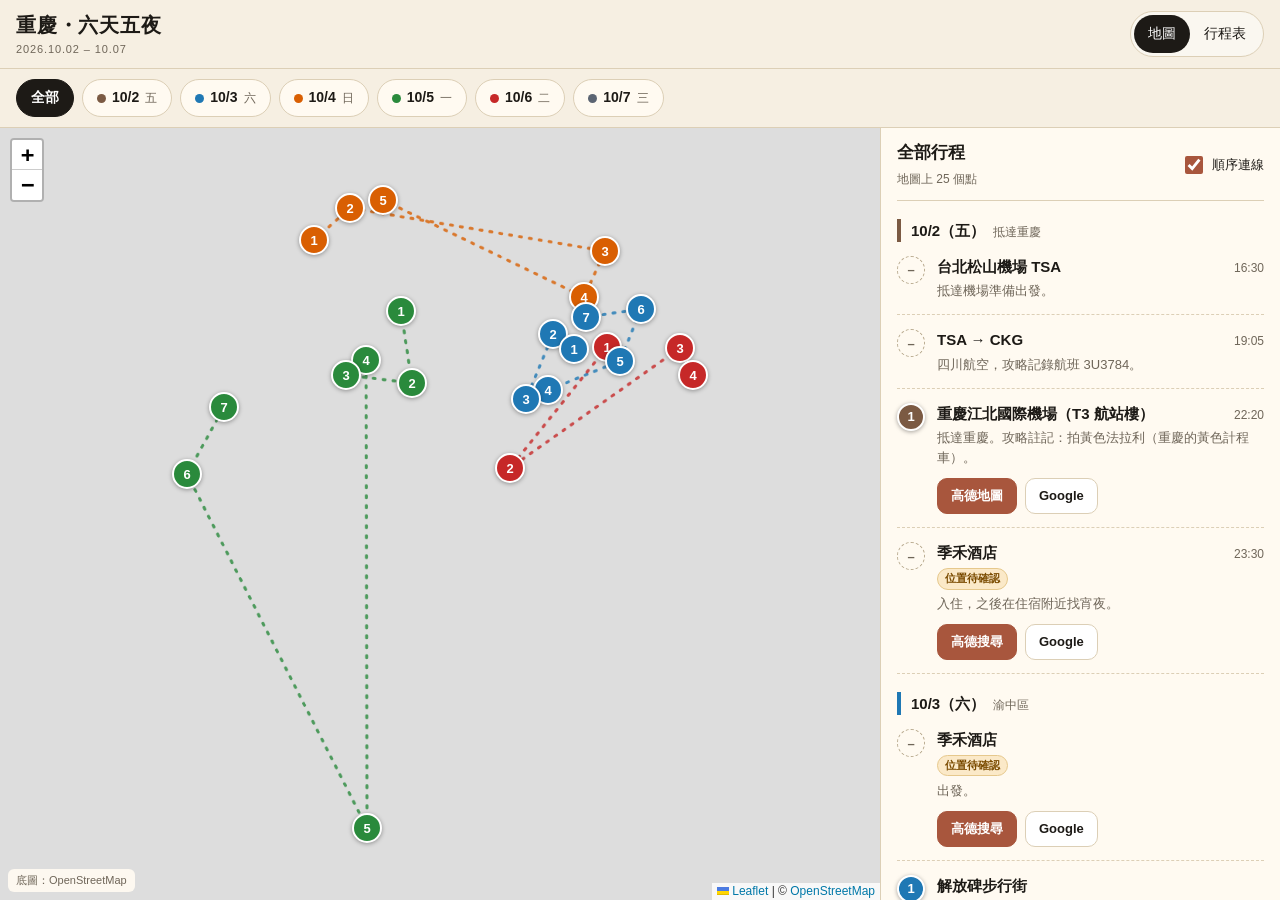
==== index.html @ cc1d5c1a "Chongqing trip site: map page, itinerary page, verified GCJ-02 coordinates Co-Authored-By: Claude Fa" ====
<!doctype html>
<html lang="zh-Hant">
<head>
  <meta charset="utf-8">
  <meta name="viewport" content="width=device-width,initial-scale=1,viewport-fit=cover">
  <meta name="theme-color" content="#f6efe2">
  <meta name="robots" content="noindex,nofollow">
  <meta name="apple-mobile-web-app-capable" content="yes">
  <meta name="apple-mobile-web-app-title" content="重慶行程">
  <title>重慶・六天五夜｜地圖</title>
  <link rel="icon" href="data:image/svg+xml,%3Csvg xmlns='http://www.w3.org/2000/svg' viewBox='0 0 64 64'%3E%3Crect width='64' height='64' rx='14' fill='%23a8563d'/%3E%3Ctext x='32' y='45' font-size='36' text-anchor='middle' fill='%23fff' font-family='serif'%3E渝%3C/text%3E%3C/svg%3E">
  <link rel="stylesheet" href="styles.css">
</head>
<body class="map-page">
  <header class="topbar">
    <div class="brand">
      <h1>重慶・六天五夜</h1>
      <span>2026.10.02 – 10.07</span>
    </div>
    <nav aria-label="頁面">
      <a class="active" href="index.html" aria-current="page">地圖</a>
      <a href="itinerary.html">行程表</a>
    </nav>
  </header>

  <div class="chips" id="dayFilters" role="group" aria-label="選擇日期"></div>

  <main class="map-main">
    <section class="map-shell" aria-label="地圖">
      <div id="map"></div>
      <div id="mapStatus" class="map-status"></div>
      <div id="basemap" class="basemap"></div>
    </section>

    <aside class="panel" id="panel">
      <div class="panel-head">
        <div>
          <h2 id="listTitle">全部行程</h2>
          <span id="placeCount"></span>
        </div>
        <label class="toggle"><input id="routeToggle" type="checkbox" checked>順序連線</label>
      </div>
      <div id="placeList"></div>
      <p class="footnote">點清單中的地點可在地圖上定位。「高德地圖」會用已核對的座標直接開啟高德 App；標示「高德搜尋」的地點則用名稱搜尋。</p>
    </aside>
  </main>

  <script src="config.js"></script>
  <script src="data.js"></script>
  <script src="common.js"></script>
  <script src="app.js"></script>
</body>
</html>
---- styles.css ----
:root {
  color-scheme: light;
  --paper: #f6efe2;
  --card: #fffaf1;
  --ink: #1d1a16;
  --muted: #6f6659;
  --line: #dccfb6;
  --rust: #a8563d;
  --warn-bg: #fbe9c8;
  --warn-ink: #7a4b00;
  --shadow: 0 6px 24px rgba(75, 55, 30, .10);
  --serif: "Noto Serif TC", "Songti TC", "PMingLiU", Georgia, serif;
  --sans: -apple-system, BlinkMacSystemFont, "PingFang TC", "Noto Sans TC", "Microsoft JhengHei", sans-serif;
  --safe-l: env(safe-area-inset-left, 0px);
  --safe-r: env(safe-area-inset-right, 0px);
  --safe-b: env(safe-area-inset-bottom, 0px);
}

* { box-sizing: border-box; }
html { -webkit-text-size-adjust: 100%; scroll-behavior: smooth; scroll-padding-top: var(--head-h, 124px); }
body {
  margin: 0;
  background: var(--paper);
  color: var(--ink);
  font-family: var(--sans);
  font-size: 15px;
  line-height: 1.55;
}
a { color: inherit; }
h1, h2, h3, p { margin: 0; }
ol, ul { margin: 0; padding: 0; list-style: none; }

/* ---------- 頁首 ---------- */
.topbar {
  display: flex;
  align-items: center;
  justify-content: space-between;
  gap: 12px;
  padding: 10px calc(16px + var(--safe-r)) 10px calc(16px + var(--safe-l));
  padding-top: calc(10px + env(safe-area-inset-top, 0px));
  background: var(--paper);
  border-bottom: 1px solid var(--line);
}
.brand { min-width: 0; }
.brand h1 { font-family: var(--serif); font-size: 20px; letter-spacing: .04em; white-space: nowrap; }
.brand span { display: block; font-size: 11px; color: var(--muted); letter-spacing: .08em; }
.topbar nav {
  display: flex;
  flex: none;
  padding: 3px;
  border: 1px solid var(--line);
  border-radius: 999px;
  background: rgba(255, 255, 255, .5);
}
.topbar nav a {
  padding: 8px 14px;
  border-radius: 999px;
  font-size: 14px;
  text-decoration: none;
  white-space: nowrap;
}
.topbar nav a.active { background: var(--ink); color: #fff; }

/* ---------- 日期切換 ---------- */
.chips {
  display: flex;
  gap: 8px;
  padding: 10px calc(16px + var(--safe-r)) 10px calc(16px + var(--safe-l));
  overflow-x: auto;
  scrollbar-width: none;
  background: var(--paper);
  border-bottom: 1px solid var(--line);
}
.chips::-webkit-scrollbar { display: none; }
.chips button, .chips a {
  flex: none;
  display: inline-flex;
  align-items: center;
  gap: 6px;
  min-height: 38px;
  padding: 0 14px;
  border: 1px solid var(--line);
  border-radius: 999px;
  background: var(--card);
  color: var(--ink);
  font: inherit;
  font-weight: 700;
  font-size: 14px;
  text-decoration: none;
  cursor: pointer;
}
.chips small { font-weight: 400; color: var(--muted); font-size: 12px; }
.chips i { width: 9px; height: 9px; border-radius: 50%; background: var(--c); }
.chips .selected { background: var(--ink); border-color: var(--ink); color: #fff; }
.chips .selected small { color: #d8d2c6; }

/* ---------- 共用小元件 ---------- */
.pin {
  display: grid;
  place-items: center;
  width: 28px;
  height: 28px;
  border-radius: 50%;
  background: var(--c, var(--muted));
  color: #fff;
  font-size: 13px;
  font-weight: 800;
  line-height: 1;
  border: 2px solid #fff;
  box-shadow: 0 1px 4px rgba(0, 0, 0, .35);
}
.pin-off { background: transparent; color: var(--muted); border: 1.5px dashed #b9ab90; box-shadow: none; }
.actions { display: flex; flex-wrap: wrap; gap: 8px; margin-top: 10px; }
.btn {
  display: inline-flex;
  align-items: center;
  min-height: 36px;
  padding: 0 13px;
  border: 1px solid var(--line);
  border-radius: 10px;
  background: #fff;
  color: var(--ink);
  font-size: 13px;
  font-weight: 600;
  text-decoration: none;
  white-space: nowrap;
}
.btn-amap { background: var(--rust); border-color: var(--rust); color: #fff; }
.tag {
  display: inline-block;
  margin-left: 8px;
  padding: 1px 7px;
  border: 1px solid var(--line);
  border-radius: 999px;
  color: var(--muted);
  font-family: var(--sans);
  font-size: 11px;
  font-weight: 600;
  vertical-align: 2px;
  white-space: nowrap;
}
.tag-warn { background: var(--warn-bg); border-color: #e6c88c; color: var(--warn-ink); }
.footnote { color: var(--muted); font-size: 12px; line-height: 1.7; }

/* ---------- 地圖頁 ---------- */
body.map-page {
  display: flex;
  flex-direction: column;
  height: 100vh;
  height: 100dvh;
  overflow: hidden;
}
.map-main { flex: 1; min-height: 0; display: flex; flex-direction: column; }
.map-shell { position: relative; flex: 0 0 46%; min-height: 220px; background: #e7dfcf; }
#map { position: absolute; inset: 0; z-index: 0; }
.map-status {
  position: absolute;
  inset: 0;
  z-index: 2;
  display: grid;
  place-items: center;
  padding: 24px;
  text-align: center;
  color: var(--muted);
  background: #ece4d3;
}
.map-status[hidden] { display: none; }
.basemap {
  position: absolute;
  left: calc(8px + var(--safe-l));
  bottom: 8px;
  z-index: 1000;
  padding: 3px 8px;
  border-radius: 6px;
  background: rgba(255, 250, 241, .92);
  color: var(--muted);
  font-size: 11px;
  pointer-events: none;
}
.basemap:empty { display: none; }
.pin-wrap { background: none; border: 0; }
.pin-wrap .pin { width: 30px; height: 30px; }

.panel {
  flex: 1;
  min-height: 0;
  overflow-y: auto;
  -webkit-overflow-scrolling: touch;
  overscroll-behavior: contain;
  padding: 0 calc(16px + var(--safe-r)) calc(20px + var(--safe-b)) calc(16px + var(--safe-l));
  background: var(--card);
  border-top: 1px solid var(--line);
}
.panel-head {
  position: sticky;
  top: 0;
  z-index: 1;
  display: flex;
  align-items: center;
  justify-content: space-between;
  gap: 12px;
  padding: 12px 0 10px;
  background: var(--card);
  border-bottom: 1px solid var(--line);
}
.panel-head h2 { font-family: var(--serif); font-size: 17px; }
.panel-head span { font-size: 12px; color: var(--muted); }
.toggle { flex: none; display: inline-flex; align-items: center; gap: 6px; min-height: 36px; font-size: 13px; cursor: pointer; }
.toggle input { width: 18px; height: 18px; accent-color: var(--rust); }
.list-day {
  display: flex;
  align-items: baseline;
  gap: 8px;
  margin-top: 18px;
  padding-left: 10px;
  border-left: 4px solid var(--c);
  font-size: 15px;
}
.list-day span { font-size: 12px; font-weight: 400; color: var(--muted); }
.stop { display: flex; gap: 12px; padding: 13px 0; border-bottom: 1px dashed var(--line); }
.stop.is-mappable { cursor: pointer; }
.stop .pin { flex: none; margin-top: 1px; }
.stop-body { flex: 1; min-width: 0; }
.stop-head { display: flex; align-items: baseline; justify-content: space-between; gap: 10px; }
.stop-head b { font-size: 15px; }
.stop .time { flex: none; font-size: 12px; color: var(--muted); font-variant-numeric: tabular-nums; }
.stop p { margin-top: 3px; color: var(--muted); font-size: 13px; }
.stop .tag { margin: 4px 0 0; }
.panel .footnote { padding-top: 14px; }

/* 地圖資訊窗（Leaflet 與 Google 共用內容） */
.pop { font-family: var(--sans); color: var(--ink); min-width: 200px; }
.pop b { display: block; font-size: 15px; margin-top: 2px; }
.pop p { margin: 5px 0 0; color: var(--muted); font-size: 13px; line-height: 1.5; }
.pop .warn { color: var(--warn-ink); }
.pop-day { font-size: 11px; font-weight: 700; color: var(--c); }
.leaflet-popup-content { margin: 12px 14px; }
.leaflet-container { font-family: var(--sans); }
.leaflet-container a.btn { color: var(--ink); }
.leaflet-container a.btn-amap { color: #fff; }

/* 平板橫向、桌機、手機橫向：左右並排 */
@media (min-width: 900px), (orientation: landscape) and (min-width: 640px) {
  .map-main { flex-direction: row; }
  .map-shell { flex: 1; min-width: 0; }
  .panel { flex: 0 0 clamp(300px, 36vw, 400px); border-top: 0; border-left: 1px solid var(--line); }
}
@media (orientation: landscape) and (max-height: 480px) {
  .topbar { padding-top: 6px; padding-bottom: 6px; }
  .brand span { display: none; }
  .chips { padding-top: 6px; padding-bottom: 6px; }
}

/* ---------- 行程表頁 ---------- */
.sticky-head { position: sticky; top: 0; z-index: 10; }
.schedule-wrap {
  max-width: 820px;
  margin: 0 auto;
  padding: 6px calc(14px + var(--safe-r)) calc(48px + var(--safe-b)) calc(14px + var(--safe-l));
}
.day-card {
  margin: 14px 0;
  background: var(--card);
  border: 1px solid var(--line);
  border-radius: 18px;
  box-shadow: var(--shadow);
  overflow: hidden;
}
.day-head {
  display: flex;
  align-items: center;
  justify-content: space-between;
  gap: 12px;
  padding: 14px 18px;
  border-left: 7px solid var(--c);
  border-bottom: 1px solid var(--line);
}
.day-head span { font-size: 11px; color: var(--muted); letter-spacing: .14em; }
.day-head h2 { font-family: var(--serif); font-size: 22px; }
.day-head > b { font-size: 14px; text-align: right; }
.timeline { padding: 4px 18px 10px; }
.tl-item {
  position: relative;
  display: grid;
  grid-template-columns: 16px 48px minmax(0, 1fr);
  gap: 10px;
  padding: 14px 0;
}
.tl-item:not(:last-child)::before {
  content: "";
  position: absolute;
  left: 7px;
  top: 30px;
  bottom: -18px;
  width: 1px;
  background: var(--line);
}
.tl-dot {
  z-index: 1;
  width: 15px;
  height: 15px;
  margin-top: 4px;
  border: 4px solid var(--c);
  border-radius: 50%;
  background: var(--card);
}
.tl-time { padding-top: 2px; color: var(--muted); font-size: 13px; font-variant-numeric: tabular-nums; }
.tl-body h3 { font-size: 17px; line-height: 1.4; }
.tl-body p { margin-top: 5px; font-size: 14px; }
.tl-body .note { color: var(--rust); font-weight: 600; }
.tl-body .zh { margin-top: 5px; color: var(--muted); font-size: 12.5px; }
.extras { margin-top: 28px; padding-top: 22px; border-top: 1px solid var(--line); }
.extras h2 { font-family: var(--serif); font-size: 20px; }
.extras p { margin-top: 4px; color: var(--muted); font-size: 13px; }
.extra-list { display: flex; flex-wrap: wrap; gap: 8px; margin-top: 12px; }
.schedule-wrap > .footnote { margin-top: 26px; }

@media (max-width: 380px) {
  .brand h1 { font-size: 18px; }
  .topbar nav a { padding: 8px 11px; font-size: 13px; }
  .tl-item { grid-template-columns: 16px 42px minmax(0, 1fr); gap: 8px; }
  .timeline { padding-left: 14px; padding-right: 14px; }
}
@media (prefers-reduced-motion: reduce) {
  html { scroll-behavior: auto; }
}
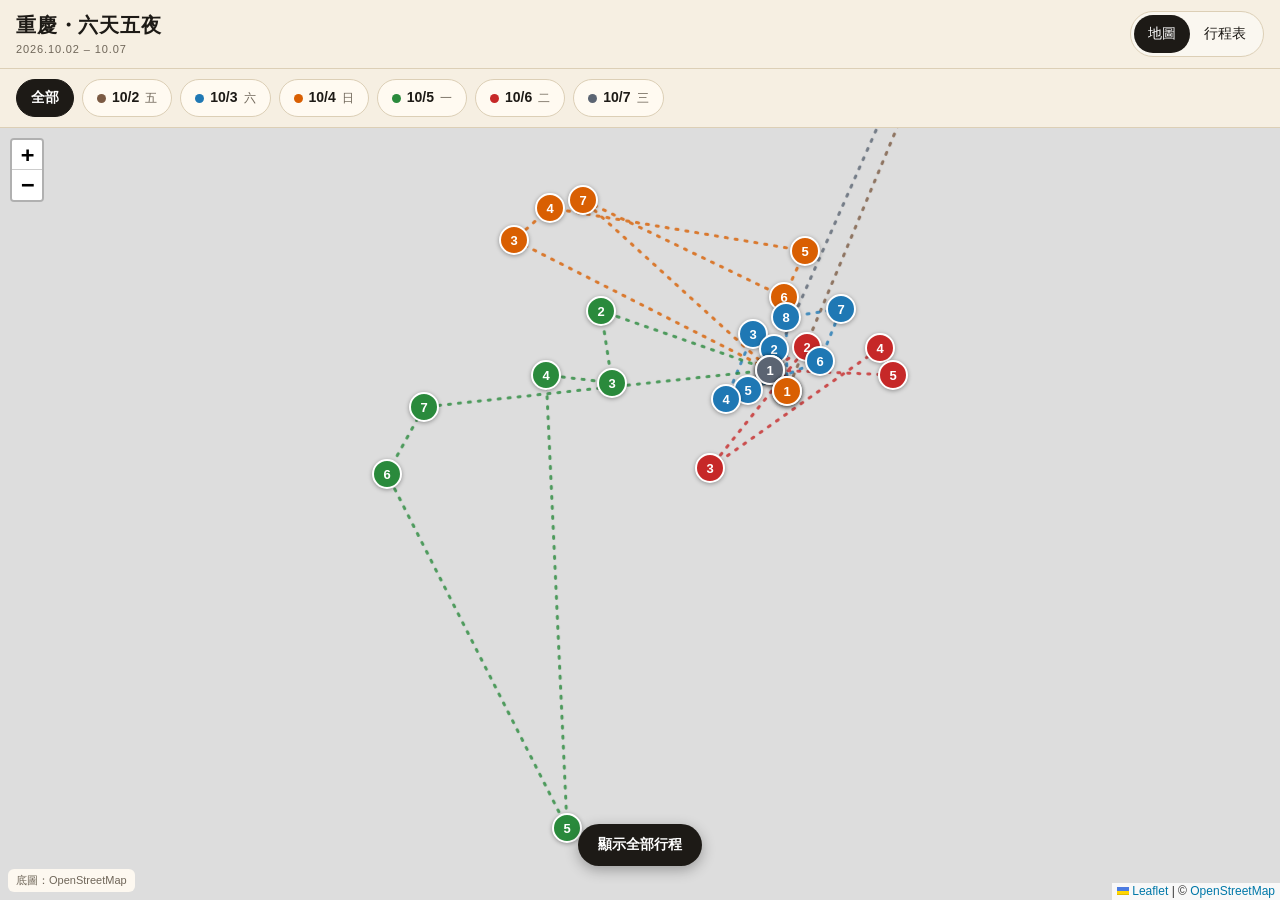
==== commit d6a2136c: "Update itinerary, collapsible day panel, keep map within Chongqing Co-Authored-By: Claude Fable 5.1 " ====
--- a/index.html
+++ b/index.html
@@ -25,23 +25,27 @@
 
   <div class="chips" id="dayFilters" role="group" aria-label="選擇日期"></div>
 
-  <main class="map-main">
+  <main class="map-main collapsed" id="mapMain">
     <section class="map-shell" aria-label="地圖">
       <div id="map"></div>
       <div id="mapStatus" class="map-status"></div>
       <div id="basemap" class="basemap"></div>
+      <button id="panelOpen" class="reopen" type="button">顯示全部行程</button>
     </section>
 
     <aside class="panel" id="panel">
       <div class="panel-head">
-        <div>
+        <div class="panel-row">
           <h2 id="listTitle">全部行程</h2>
+          <button id="panelClose" class="btn" type="button" aria-controls="panel">收合</button>
+        </div>
+        <div class="panel-row">
           <span id="placeCount"></span>
+          <label class="toggle"><input id="routeToggle" type="checkbox" checked>順序連線</label>
         </div>
-        <label class="toggle"><input id="routeToggle" type="checkbox" checked>順序連線</label>
       </div>
       <div id="placeList"></div>
-      <p class="footnote">點清單中的地點可在地圖上定位。「高德地圖」會用已核對的座標直接開啟高德 App；標示「高德搜尋」的地點則用名稱搜尋。</p>
+      <p class="footnote">點清單中的地點可在地圖上定位；再按一次上方的日期，或按「收合」，可以把這一欄收起來。「高德地圖」會用已核對的座標直接開啟高德 App；標示「高德搜尋」的地點則用名稱或地址搜尋。</p>
     </aside>
   </main>
 
--- a/styles.css
+++ b/styles.css
@@ -195,16 +195,38 @@
   position: sticky;
   top: 0;
   z-index: 1;
-  display: flex;
-  align-items: center;
-  justify-content: space-between;
-  gap: 12px;
-  padding: 12px 0 10px;
+  padding: 10px 0 6px;
   background: var(--card);
   border-bottom: 1px solid var(--line);
 }
+.panel-row { display: flex; align-items: center; justify-content: space-between; gap: 12px; }
 .panel-head h2 { font-family: var(--serif); font-size: 17px; }
 .panel-head span { font-size: 12px; color: var(--muted); }
+.panel-head .btn { flex: none; cursor: pointer; font-family: inherit; }
+
+/* 行程收合：地圖佔滿，地圖上出現重新展開的按鈕 */
+.map-main.collapsed .panel { display: none; }
+.map-main.collapsed .map-shell { flex: 1; }
+.reopen {
+  position: absolute;
+  left: 50%;
+  bottom: calc(34px + var(--safe-b));
+  z-index: 1000;
+  transform: translateX(-50%);
+  min-height: 42px;
+  padding: 0 20px;
+  border: 0;
+  border-radius: 999px;
+  background: var(--ink);
+  color: #fff;
+  font: inherit;
+  font-size: 14px;
+  font-weight: 700;
+  white-space: nowrap;
+  box-shadow: 0 4px 14px rgba(0, 0, 0, .3);
+  cursor: pointer;
+}
+.reopen[hidden] { display: none; }
 .toggle { flex: none; display: inline-flex; align-items: center; gap: 6px; min-height: 36px; font-size: 13px; cursor: pointer; }
 .toggle input { width: 18px; height: 18px; accent-color: var(--rust); }
 .list-day {
